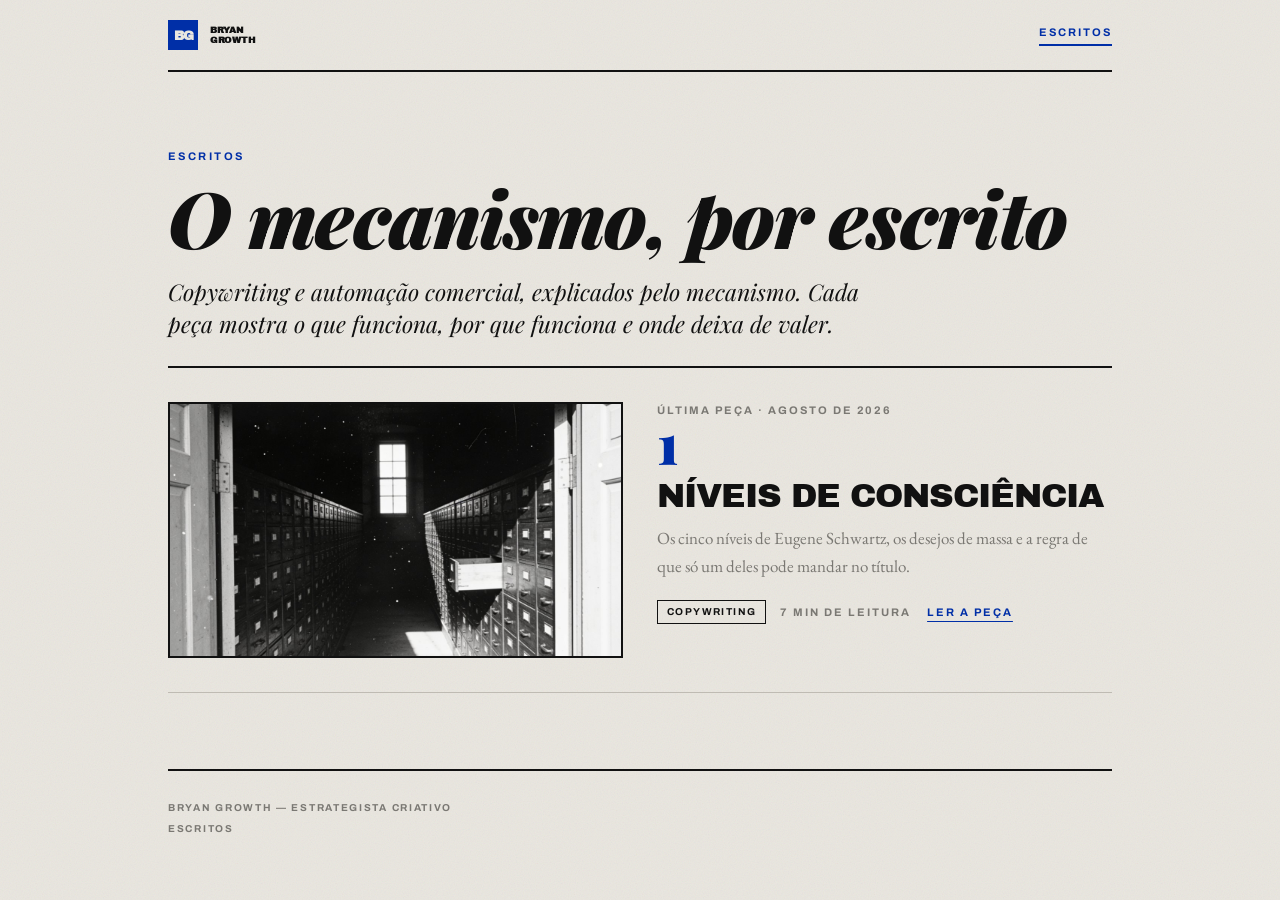
==== index.html @ 5873878c "Renumerar la pieza: n.º 7 → n.º 1 Co-Authored-By: Claude Fable 5 <noreply@anthropic.com>" ====
<!DOCTYPE html>
<html lang="pt-BR">
<head>
<meta charset="utf-8">
<meta name="viewport" content="width=device-width, initial-scale=1">
<title>Escritos — Bryan Growth</title>
<meta name="description" content="Copywriting e automação comercial, explicados pelo mecanismo. Cada peça mostra o que funciona, por que funciona e onde deixa de valer.">
<meta name="theme-color" content="#E9E6DF">
<link rel="icon" type="image/svg+xml" href="assets/logo/logo-bg-positivo.svg">
<link rel="preconnect" href="https://fonts.googleapis.com">
<link rel="preconnect" href="https://fonts.gstatic.com" crossorigin>
<link rel="stylesheet" href="assets/css/bryan-growth.css">
</head>
<body>
<div class="sitio">

  <div class="marco">
    <header class="encabezado">
      <a class="encabezado__marca" href="index.html" aria-label="Bryan Growth — início">
        <!-- Monograma BG · lockup horizontal (assets/logo/logo-bg-lockup-horizontal.svg), en línea para tomar Archivo Black -->
        <svg class="marca" viewBox="0 0 360 100" height="30" width="108" role="img" aria-label="Bryan Growth">
          <title>Bryan Growth — monograma BG</title>
          <rect width="100" height="100" fill="#002FA7"></rect>
          <text x="51.2" y="68" text-anchor="middle" font-family="Archivo Black, Arial Black, Helvetica, sans-serif" font-weight="900" font-size="44" letter-spacing="-2.42" fill="#E9E6DF">BG</text>
          <text x="140" y="44" font-family="Archivo Black, Arial Black, Helvetica, sans-serif" font-weight="900" font-size="30" letter-spacing="-0.9" fill="#111111">BRYAN</text>
          <text x="140" y="78" font-family="Archivo Black, Arial Black, Helvetica, sans-serif" font-weight="900" font-size="30" letter-spacing="-0.9" fill="#111111">GROWTH</text>
        </svg>
      </a>
      <nav class="encabezado__nav" aria-label="Principal">
        <a class="encabezado__enlace encabezado__enlace--activo" href="index.html" aria-current="page">Escritos</a>
      </nav>
    </header>
  </div>

  <main class="marco">
    <section class="escritos" id="escritos">
      <div class="versalita versalita--klein versalita--ancha">Escritos</div>
      <h1 class="escritos__titulo">O mecanismo, por escrito</h1>
      <p class="entradilla">Copywriting e automação comercial, explicados pelo mecanismo. Cada peça mostra o que funciona, por que funciona e onde deixa de valer.</p>
      <hr class="filete filete--tinta">

      <!-- Última peça -->
      <article class="destaque">
        <a href="escritos/niveis-de-consciencia/" aria-label="Ler a peça n.º 1 — Níveis de consciência">
          <img class="destaque__foto" src="escritos/niveis-de-consciencia/imagens/img-1.jpg" alt="" width="1200" height="800" fetchpriority="high">
        </a>
        <div>
          <div class="versalita versalita--gris">Última peça · agosto de 2026</div>
          <div class="destaque__n" aria-hidden="true">1</div>
          <h2 class="destaque__titulo"><a href="escritos/niveis-de-consciencia/">Níveis de consciência</a></h2>
          <p class="destaque__pie">Os cinco níveis de Eugene Schwartz, os desejos de massa e a regra de que só um deles pode mandar no título.</p>
          <div class="destaque__meta">
            <span class="etiqueta">Copywriting</span>
            <span class="versalita versalita--gris">7 min de leitura</span>
            <a class="boton boton--fantasma" href="escritos/niveis-de-consciencia/">Ler a peça</a>
          </div>
        </div>
      </article>

      <!-- Todas as peças — se muestra a partir de la segunda pieza: quitar los delimitadores de comentario y añadir la nueva <li> arriba. -->
      <!--
      <div class="versalita versalita--klein versalita--ancha lista-escritos__sub">Todas as peças</div>
      <ul class="lista-escritos">
        <li>
          <a class="lista-escritos__item" href="escritos/niveis-de-consciencia/">
            <span class="lista-escritos__n" aria-hidden="true">1</span>
            <span>
              <span class="lista-escritos__titulo">Níveis de consciência</span>
              <span class="lista-escritos__pie">Os cinco níveis de Eugene Schwartz, os desejos de massa e a regra de que só um deles pode mandar no título.</span>
            </span>
            <span class="etiqueta lista-escritos__cat">Copywriting</span>
          </a>
        </li>
      </ul>
      -->
    </section>
  </main>

  <div class="marco">
    <footer class="pie-de-pagina">
      <div>Bryan Growth — estrategista criativo</div>
      <div>Escritos</div>
    </footer>
  </div>

</div>
</body>
</html>
---- assets/css/bryan-growth.css ----
/* ============================================================
   Bryan Growth — hoja de estilos del blog
   Sistema "papel, archivo y azul" (manual visual v2.0).
   Tokens y componentes traducidos del design system
   (claude.ai/design · 01ce26bb…): tokens/*.css + _ds_bundle.js
   ============================================================ */

/* ---------- Fuentes (tokens/fonts.css) ---------- */
@import url("https://fonts.googleapis.com/css2?family=Archivo+Black&family=Archivo:wght@400;500;600;700;800;900&family=Playfair+Display:ital,wght@0,400;0,700;0,900;1,400;1,700;1,900&family=EB+Garamond:ital,wght@0,400;0,500;0,600;1,400;1,600&display=swap");

/* ---------- Tokens ---------- */
:root{
  /* colors.css — seis valores y el azul */
  --papel:#E9E6DF;
  --papel-claro:#F2F0EA;
  --negro:#0B0B0B;
  --tinta:#111111;
  --gris:#7A7873;
  --gris-claro:#BFBBB3;
  --klein:#002FA7;
  --klein-claro:#5B7CE0;
  --fondo:var(--papel);
  --fondo-peso:var(--negro);
  --texto:var(--tinta);
  --texto-secundario:var(--gris);
  --texto-invertido:var(--papel-claro);
  --texto-tenue:var(--gris-claro);
  --acento:var(--klein);
  --acento-sobre-negro:var(--klein-claro);
  --borde:var(--tinta);
  --borde-tenue:var(--gris-claro);
  --borde-acento:var(--klein);
  --superficie-velo:rgba(255,255,255,.42);
  --superficie-negra:var(--negro);
  --hover-tinta:#2B2B2B;
  --hover-klein:#0042E0;
  --activo-klein:#001F70;
  --deshabilitado-texto:var(--gris-claro);
  --deshabilitado-borde:var(--gris-claro);
  --foco:var(--klein);

  /* typography.css */
  --didona:"Playfair Display","Bodoni MT",Didot,"Times New Roman",serif;
  --grotesca:"Archivo","Helvetica Neue",Helvetica,Arial,sans-serif;
  --grotesca-negra:"Archivo Black","Helvetica Neue",Helvetica Bold,Arial Black,sans-serif;
  --lectura:"EB Garamond","Tiempos Text",Georgia,"Iowan Old Style",serif;
  --mono:"SFMono-Regular",Consolas,Menlo,monospace;
  --t-versalita:11px;
  --t-versalita-l:13px;
  --t-menor:15px;
  --t-cuerpo:17px;
  --t-lead:23px;
  --t-h3:26px;
  --t-golpe:clamp(21px,3.4vw,34px);
  --t-h2:clamp(24px,4.6vw,46px);
  --t-numero:clamp(60px,11vw,130px);
  --t-titular:clamp(52px,12vw,142px);
  --track-versalita:.18em;
  --track-versalita-ancha:.22em;
  --track-grotesca:-.035em;
  --track-didona:-.02em;
  --track-monograma:-.055em;
  --lh-titular:.82;
  --lh-golpe:.95;
  --lh-h3:1.15;
  --lh-lead:1.4;
  --lh-cuerpo:1.62;
  --lh-versalita:2;
  --medida:68ch;
  --medida-corta:56ch;
  --medida-titular:20ch;
  --medida-golpe:22ch;

  /* spacing.css — valores literales del manual */
  --e-1:4px; --e-2:8px; --e-3:12px; --e-4:14px; --e-5:18px; --e-6:20px; --e-7:26px;
  --e-8:28px; --e-9:34px; --e-10:46px; --e-11:64px; --e-12:76px; --e-13:140px;
  --gap-mosaico:2px;
  --ancho-pagina:1000px;
  --margen-pagina:28px;
  --margen-pagina-movil:18px;
  --filete-fino:1px;
  --filete:2px;
  --filete-acento:3px;
  --filete-cita:4px;
  --filete-tachado:4px;
  --radio:0;
  --sombra:none;

  /* texture.css — grano obligatorio */
  --grano-papel:url("data:image/svg+xml,%3Csvg xmlns='http://www.w3.org/2000/svg' width='300' height='300'%3E%3Cfilter id='n'%3E%3CfeTurbulence type='fractalNoise' baseFrequency='0.85' numOctaves='4' stitchTiles='stitch'/%3E%3C/filter%3E%3Crect width='300' height='300' filter='url(%23n)' opacity='0.09'/%3E%3C/svg%3E");
  --grano-negro:url("data:image/svg+xml,%3Csvg xmlns='http://www.w3.org/2000/svg' width='300' height='300'%3E%3Cfilter id='n'%3E%3CfeTurbulence type='fractalNoise' baseFrequency='0.9' numOctaves='3' stitchTiles='stitch'/%3E%3C/filter%3E%3Crect width='300' height='300' filter='url(%23n)' opacity='0.14'/%3E%3C/svg%3E");
  --grano-fuerte:url("data:image/svg+xml,%3Csvg xmlns='http://www.w3.org/2000/svg' width='300' height='300'%3E%3Cfilter id='n'%3E%3CfeTurbulence type='fractalNoise' baseFrequency='0.8' numOctaves='4' stitchTiles='stitch'/%3E%3C/filter%3E%3Crect width='300' height='300' filter='url(%23n)' opacity='0.16'/%3E%3C/svg%3E");
  --superficie-papel:var(--grano-papel),linear-gradient(var(--papel),var(--papel));
  --superficie-papel-claro:var(--grano-papel),linear-gradient(var(--papel-claro),var(--papel-claro));
  --superficie-negro:var(--grano-negro),linear-gradient(var(--negro),var(--negro));
}

/* ---------- base.css ---------- */
*{box-sizing:border-box}
:where(button,input,select,textarea,img,fieldset,dialog){border-radius:var(--radio)}
html{background:var(--papel)}
body{margin:0;color:var(--texto);background-color:var(--papel);background-image:var(--grano-papel);font-family:var(--lectura);font-size:var(--t-cuerpo);line-height:var(--lh-cuerpo);-webkit-font-smoothing:antialiased}
p{margin:0 0 17px;max-width:var(--medida);text-wrap:pretty}
strong{font-weight:700}
a{color:var(--klein);text-decoration:underline;text-underline-offset:3px;text-decoration-thickness:1px}
a:hover{color:var(--hover-klein);text-decoration-thickness:2px}
a:active{color:var(--activo-klein)}
::selection{background:var(--klein);color:var(--papel-claro)}
code{font-family:var(--mono);font-size:.88em;background:var(--gris-claro);padding:1px 5px}
img{max-width:100%}
h1,h2,h3{margin:0}

/* ============================================================
   Componentes (traducción 1:1 de _ds_bundle.js)
   ============================================================ */

/* Filete */
.filete{border:0;margin:0;width:100%;border-radius:0}
.filete--tinta{border-top:var(--filete) solid var(--tinta)}
.filete--fino{border-top:var(--filete-fino) solid var(--tinta)}
.filete--tenue{border-top:var(--filete-fino) solid var(--gris-claro)}
.filete--acento{border-top:var(--filete-acento) solid var(--klein)}

/* Numero */
.numero{display:inline-block}
.numero__n{font-family:var(--didona);font-weight:900;line-height:.8;letter-spacing:var(--track-didona);color:var(--tinta)}
.numero--m .numero__n{font-size:60px}
.numero--l .numero__n{font-size:96px}
.numero--xl .numero__n{font-size:var(--t-numero)}
.numero--klein .numero__n{color:var(--klein)}
.numero--invertido .numero__n{color:var(--papel-claro)}
.numero__pie{font-family:var(--grotesca);font-weight:700;font-size:10px;letter-spacing:var(--track-versalita);text-transform:uppercase;color:var(--gris);margin-top:var(--e-3)}

/* Titular */
.titular{margin:0;text-align:left;text-wrap:balance}
.titular--grotesca{font-family:var(--grotesca-negra);font-weight:400;text-transform:uppercase;line-height:var(--lh-golpe);letter-spacing:var(--track-grotesca);max-width:var(--medida-titular)}
.titular--didona{font-family:var(--didona);font-weight:900;text-transform:none;line-height:var(--lh-titular);letter-spacing:var(--track-didona);max-width:var(--medida-corta)}
.titular--italica{font-style:italic}
.titular--portada{font-size:var(--t-titular)}
.titular--seccion{font-size:var(--t-h2)}
.titular--golpe{font-size:var(--t-golpe)}
.titular--menor{font-size:var(--t-h3)}

/* Versalita */
.versalita{font-family:var(--grotesca);font-weight:700;font-size:var(--t-versalita);text-transform:uppercase;letter-spacing:var(--track-versalita);color:var(--tinta)}
.versalita--ancha{letter-spacing:var(--track-versalita-ancha)}
.versalita--klein{color:var(--klein)}
.versalita--gris{color:var(--gris)}

/* Entradilla */
.entradilla{font-family:var(--didona);font-style:italic;font-size:var(--t-lead);line-height:var(--lh-lead);max-width:var(--medida-corta);margin:0 0 var(--e-7)}

/* Nota */
.nota{border-top:var(--filete-acento) solid var(--klein);border-bottom:var(--filete-fino) solid var(--tinta);padding:var(--e-6) 0;margin:var(--e-9) 0;background:transparent;color:var(--tinta)}
.nota__etiqueta{display:block;font-family:var(--grotesca);font-weight:700;font-size:var(--t-versalita);text-transform:uppercase;letter-spacing:.19em;color:var(--klein);margin-bottom:var(--e-3)}
.nota__cuerpo{font-family:var(--lectura);font-size:var(--t-cuerpo);line-height:var(--lh-cuerpo)}

/* Cita */
.cita{margin:var(--e-9) 0;max-width:60ch;padding-left:var(--e-7);border-left:var(--filete-cita) solid var(--klein)}
.cita blockquote{margin:0}
.cita__texto{font-family:var(--didona);font-style:italic;font-size:21px;line-height:1.36;margin:0 0 var(--e-3);max-width:none}
.cita__fuente{font-family:var(--grotesca);font-weight:700;font-size:10px;text-transform:uppercase;letter-spacing:var(--track-versalita);color:var(--gris)}

/* Etiqueta */
.etiqueta{display:inline-block;padding:5px 9px;font-family:var(--grotesca);font-weight:700;font-size:10px;text-transform:uppercase;letter-spacing:.14em;line-height:1.2;border-radius:0;border:var(--filete-fino) solid var(--tinta);color:var(--tinta);background:transparent}
.etiqueta--klein{border-color:var(--klein);color:var(--papel-claro);background:var(--klein)}
.etiqueta--tinta{color:var(--papel-claro);background:var(--tinta)}
.etiqueta--seco{border:0;color:var(--gris);padding:0}

/* Boton — rectángulo puro; el estado es color, nunca elevación */
.boton{display:inline-flex;align-items:center;gap:var(--e-2);font-family:var(--grotesca);font-weight:700;text-transform:uppercase;letter-spacing:var(--track-versalita);line-height:1;border:var(--filete) solid transparent;border-radius:0;cursor:pointer;text-decoration:none;transition:background-color .12s linear,color .12s linear,border-color .12s linear;padding:13px 22px;font-size:var(--t-versalita);background:var(--klein);color:var(--papel-claro)}
.boton:hover{background:var(--hover-klein);color:var(--papel-claro);text-decoration:none}
.boton:active{background:var(--activo-klein)}
.boton--s{padding:9px 16px;font-size:10px}
.boton--l{padding:18px 34px;font-size:var(--t-versalita-l)}
.boton--secundario{background:transparent;color:var(--tinta);border-color:var(--tinta)}
.boton--secundario:hover{background:var(--tinta);color:var(--papel-claro)}
.boton--fantasma{background:transparent;color:var(--klein);border-color:transparent;padding:0;text-decoration:underline;text-underline-offset:5px;text-decoration-thickness:1px}
.boton--fantasma:hover{background:transparent;color:var(--hover-klein);text-decoration:underline;text-decoration-thickness:2px}

/* Marca — el lockup vive solo en el header */
.marca{display:block;border-radius:0}

/* Encabezado — filete tinta abajo, lockup a la izquierda, enlaces en versalita */
.encabezado{display:flex;align-items:center;justify-content:space-between;gap:var(--e-8);padding:var(--e-6) 0;border-bottom:var(--filete) solid var(--tinta)}
.encabezado__marca{display:block;text-decoration:none}
.encabezado__nav{display:flex;align-items:center;gap:var(--e-7)}
.encabezado__enlace{font-family:var(--grotesca);font-weight:700;font-size:var(--t-versalita);text-transform:uppercase;letter-spacing:var(--track-versalita);color:var(--tinta);text-decoration:none;border-bottom:var(--filete) solid transparent;padding-bottom:3px}
.encabezado__enlace:hover{color:var(--hover-klein);text-decoration:none}
.encabezado__enlace--activo,.encabezado__enlace--activo:hover{color:var(--klein);border-bottom-color:var(--klein)}

/* PieDePagina — filete tinta arriba, versalitas grises, interlínea abierta. Sin redes, sin iconos. */
.pie-de-pagina{border-top:var(--filete) solid var(--tinta);margin-top:var(--e-12);padding:var(--e-7) 0 var(--e-10);font-family:var(--grotesca);font-weight:700;font-size:10px;text-transform:uppercase;letter-spacing:.17em;color:var(--gris);line-height:2.1}
.pie-de-pagina a{color:inherit;text-decoration:none}
.pie-de-pagina a:hover{color:var(--klein)}

/* ============================================================
   Sitio — marco, portada de escritos
   ============================================================ */
.sitio{min-height:100vh;background:var(--papel);background-image:var(--grano-papel)}
.marco{max-width:var(--ancho-pagina);margin:0 auto;padding:0 var(--margen-pagina-movil)}

/* Escritos (índice del blog) */
.escritos{padding:var(--e-10) 0 0}
.escritos__titulo{margin:var(--e-6) 0 0;font-family:var(--didona);font-style:italic;font-weight:900;font-size:clamp(40px,7vw,78px);line-height:var(--lh-titular);letter-spacing:var(--track-didona);max-width:var(--medida-corta);text-wrap:balance}
.escritos .entradilla{margin-top:var(--e-7)}

/* Destaque — última pieza con su portada 16:9 */
.destaque{display:grid;gap:var(--e-7);padding:var(--e-8) 0 var(--e-9);border-bottom:var(--filete-fino) solid var(--gris-claro)}
.destaque__foto{display:block;aspect-ratio:16/9;width:100%;height:auto;object-fit:cover;border:var(--filete) solid var(--tinta);background:var(--papel-claro)}
.destaque__n{font-family:var(--didona);font-weight:900;font-size:56px;line-height:.8;color:var(--klein);margin:var(--e-4) 0 var(--e-4)}
.destaque__titulo{font-family:var(--grotesca-negra);font-weight:400;text-transform:uppercase;font-size:clamp(26px,4vw,34px);line-height:1.02;letter-spacing:-.03em;max-width:22ch;margin:0}
.destaque__titulo a{color:var(--tinta);text-decoration:none}
.destaque__titulo a:hover{color:var(--klein)}
.destaque__pie{font-family:var(--lectura);font-size:var(--t-cuerpo);line-height:var(--lh-cuerpo);color:var(--gris);margin:var(--e-3) 0 var(--e-6);max-width:58ch}
.destaque__meta{display:flex;flex-wrap:wrap;gap:var(--e-4);align-items:center}

/* Lista de piezas — número didona azul · titular grotesco · etiqueta */
.lista-escritos{list-style:none;padding:0;margin:0}
.lista-escritos__item{display:grid;grid-template-columns:72px 1fr;gap:var(--e-5);align-items:baseline;padding:var(--e-7) 0;border-bottom:var(--filete-fino) solid var(--gris-claro);text-decoration:none;color:var(--tinta)}
.lista-escritos__item:hover{color:var(--tinta);text-decoration:none}
.lista-escritos__n{font-family:var(--didona);font-weight:900;font-size:44px;line-height:.8;color:var(--klein)}
.lista-escritos__titulo{display:block;font-family:var(--grotesca-negra);text-transform:uppercase;font-size:22px;line-height:1.02;letter-spacing:-.03em;max-width:22ch}
.lista-escritos__item:hover .lista-escritos__titulo{color:var(--klein)}
.lista-escritos__pie{display:block;font-family:var(--lectura);font-size:var(--t-menor);color:var(--gris);margin-top:var(--e-3);max-width:58ch}
.lista-escritos__cat{grid-column:2;justify-self:start;margin-top:var(--e-2)}
.lista-escritos__sub{margin-top:var(--e-10)}

/* ============================================================
   Artículo — portada 16:9, cabecera, cuerpo de la pieza
   ============================================================ */
.artigo{padding-top:var(--e-8)}
.portadilla{display:block;aspect-ratio:16/9;width:100%;height:auto;object-fit:cover;border:var(--filete) solid var(--tinta);background:var(--papel-claro)}
.artigo__cab{padding-top:var(--e-8)}
.artigo__meta{display:flex;flex-wrap:wrap;gap:var(--e-4);align-items:center}
.artigo__titulo{margin:var(--e-7) 0 0}
.artigo__titulo-grotesca{display:block;max-width:20ch;font-family:var(--grotesca-negra);font-weight:400;text-transform:uppercase;font-size:clamp(34px,6.4vw,76px);line-height:.9;letter-spacing:-.035em}
.artigo__titulo-didona{display:block;max-width:30ch;text-wrap:balance;font-family:var(--didona);font-style:italic;font-weight:400;font-size:clamp(24px,4.2vw,46px);line-height:1.05;margin-top:var(--e-3)}
.artigo__cab .entradilla{margin:var(--e-7) 0 var(--e-8)}
.artigo__autor{margin-top:var(--e-2);margin-bottom:var(--e-7)}
.artigo__cab .numero--xl{margin-bottom:var(--e-8)}
.artigo__cab .numero--xl .numero__n{font-size:clamp(60px,11vw,96px)}

/* Bloque de retorno + siguiente pieza */
.siguiente{display:grid;grid-template-columns:72px 1fr;gap:var(--e-5);align-items:baseline;padding:var(--e-8) 0;text-decoration:none;color:var(--tinta)}
.siguiente:has(> .boton){display:block}
.siguiente:hover{text-decoration:none}
.siguiente__n{font-family:var(--didona);font-weight:900;font-size:44px;line-height:.8;color:var(--klein)}
.siguiente__titulo{display:block;font-family:var(--grotesca-negra);text-transform:uppercase;font-size:22px;line-height:1.02;letter-spacing:-.03em;margin-top:var(--e-2)}
.siguiente:hover .siguiente__titulo{color:var(--klein)}

/* ---------- Cuerpo de la pieza (maquetación "celular") ---------- */
.solo-desktop{display:none !important}
.pagina{padding:0 0 46px}

.cabecera{position:sticky;top:0;z-index:2;background:var(--superficie-papel);display:flex;justify-content:space-between;align-items:baseline;font-family:var(--grotesca);font-size:12px;letter-spacing:.18em;text-transform:uppercase;color:var(--gris);border-bottom:1px solid var(--gris-claro);padding:14px 0 8px;margin-top:var(--e-6)}

.kicker{font-family:var(--grotesca);font-size:12px;letter-spacing:.18em;text-transform:uppercase;color:var(--gris)}
.kicker--ancho{letter-spacing:.22em}
.kicker--klein{color:var(--klein);letter-spacing:.22em}

.cuerpo{font-family:var(--lectura);font-size:19px;line-height:1.65;margin:0 0 20px;max-width:none;text-wrap:pretty}
.cuerpo--ultimo{margin-bottom:0}
.cuerpo--sep{margin-bottom:28px}

.mosaico{display:grid;gap:2px}
.velo{background:var(--superficie-velo);padding:20px}
.velo__titulo{font-family:var(--grotesca);font-size:14px;letter-spacing:.18em;text-transform:uppercase;margin:12px 0 8px}
.velo__texto{font-family:var(--lectura);font-size:19px;line-height:1.55;margin:0;max-width:none;color:var(--tinta)}
.velo--negro{background:var(--superficie-negro);color:var(--papel-claro)}
.velo--negro .velo__texto{color:inherit}

.fuerza__kicker{font-family:var(--grotesca);font-size:12px;letter-spacing:.18em;text-transform:uppercase;color:var(--gris)}
.fuerza__titulo{font-family:var(--grotesca-negra);font-size:22px;letter-spacing:-.035em;text-transform:uppercase;margin:8px 0 12px}

.pasos{display:grid;gap:20px}
.pasos p{font-family:var(--lectura);font-size:19px;line-height:1.6;margin:8px 0 0;max-width:none}

.producto__titulo{font-family:var(--grotesca-negra);font-size:24px;letter-spacing:-.035em;text-transform:uppercase;margin-bottom:12px}
.producto__texto{font-family:var(--lectura);font-size:19px;line-height:1.6;margin:0;max-width:none}

.niveles{border-top:1px solid var(--gris-claro)}
.nivel{display:grid;grid-template-columns:52px 1fr;gap:14px;align-items:baseline;padding:14px 0;border-bottom:1px solid var(--gris-claro)}
.nivel__titulo{font-family:var(--grotesca);font-size:14px;letter-spacing:.16em;text-transform:uppercase}
.nivel__texto{font-family:var(--lectura);font-size:18px;line-height:1.5;margin:6px 0 0;max-width:none;color:var(--gris)}

.foto{display:block;width:100%;object-fit:cover}

.pagina section{padding:0 0 64px}

/* 02 */
.disciplinas{padding-top:46px !important}
.disciplinas .filete{margin-bottom:28px}
.disciplinas .mosaico{margin-bottom:46px}
.disciplinas .entradilla{margin-bottom:28px}
/* 03 */
.estrategia{display:grid}
.estrategia__foto .foto{height:240px}
.estrategia .kicker{padding-top:14px;margin-bottom:20px}
.estrategia__sub{margin:20px 0 28px}
/* 04 */
.desejos__cab .entradilla{margin:14px 0 28px}
.desejos__foto .foto{height:280px;margin-bottom:28px}
/* 05 */
.canal .entradilla{margin:14px 0 28px}
.canal__cuerpo .pasos{margin-bottom:28px}
.canal__foto .foto{height:220px;margin-bottom:28px}
/* 06 */
.produtos .entradilla{margin:14px 0 28px}
.produtos .mosaico{margin-bottom:28px}
.produtos .velo .foto{height:180px;margin-bottom:20px}
/* 07 */
.cinco__foto .foto{height:170px;margin-bottom:20px}
.cinco .entradilla{margin:20px 0 28px}
/* Níveis 1–5 */
.nivel-cab{display:grid;grid-template-columns:1fr;margin-bottom:28px}
.nivel-cab__n{font-family:var(--didona);font-weight:900;font-size:96px;line-height:.8;letter-spacing:var(--track-didona);color:var(--tinta)}
.nivel-cab__n--klein{color:var(--klein)}
.nivel-cab__pie{font-family:var(--grotesca);font-weight:700;font-size:10px;letter-spacing:var(--track-versalita);text-transform:uppercase;color:var(--gris);margin-top:12px}
.nivel-cab .titular{margin-top:14px}
.nivel-cab .titular--grotesca{max-width:none}
.nivel4 .nota{margin:0 0 28px}
.nivel4__foto{width:100%}
.nivel4__foto .foto{height:300px}
.nivel5{padding-bottom:46px !important}
.klein-foto{position:relative;width:160px;margin-bottom:28px}
.klein-foto img{display:block;width:100%;height:214px;object-fit:cover;filter:grayscale(1) contrast(1.15)}
.klein-foto::after{content:"";position:absolute;inset:0;background:var(--klein);mix-blend-mode:color}

.colofon{display:grid;gap:8px;font-family:var(--grotesca);font-size:12px;letter-spacing:.18em;text-transform:uppercase;color:var(--gris);border-top:1px solid var(--gris-claro);padding-top:14px}

/* ============================================================
   ≥720px — maquetación de página (computador / tablet)
   ============================================================ */
@media (min-width:720px){
  .solo-desktop{display:block !important}
  .solo-mobile{display:none !important}

  .marco{padding:0 var(--margen-pagina)}

  /* Escritos */
  .escritos{padding-top:var(--e-12)}
  .destaque{grid-template-columns:1fr 1fr;gap:var(--e-9);align-items:start;padding:var(--e-9) 0}
  .destaque__n{margin-top:0}
  .lista-escritos__item{grid-template-columns:110px 1fr 130px;gap:var(--e-7)}
  .lista-escritos__n{font-size:56px}
  .lista-escritos__titulo{font-size:26px}
  .lista-escritos__cat{grid-column:auto;justify-self:end;margin-top:0}

  /* Artículo */
  .artigo{padding-top:var(--e-11)}
  .artigo__cab{padding-top:var(--e-10)}
  .siguiente{grid-template-columns:110px 1fr;gap:var(--e-7)}
  .siguiente__n{font-size:56px}
  .siguiente__titulo{font-size:26px}

  /* Cuerpo de la pieza */
  .cabecera{font-size:11px;padding:12px 0 8px}
  .kicker{font-size:11px}
  .cuerpo{font-size:17px;line-height:1.62;margin:0 0 14px}
  .cuerpo--sep{margin-bottom:20px}
  .velo__titulo{font-size:13px}
  .velo__texto{font-size:16px;line-height:1.5}
  .fuerza__kicker{font-size:11px}
  .fuerza__titulo{font-size:19px}
  .velo .numero--m .numero__n{font-size:44px;line-height:.9;font-weight:400}
  .pasos{gap:14px}
  .pasos > div{display:grid;grid-template-columns:46px 1fr;gap:20px;align-items:baseline}
  .pasos .numero__n{font-size:34px;line-height:1;font-weight:400}
  .pasos p{font-size:17px;margin:0}
  .producto__titulo{font-size:22px}
  .producto__texto{font-size:17px}
  .nivel{grid-template-columns:64px 1fr;gap:20px}
  .nivel .numero__n{font-size:34px;line-height:1;font-weight:400}
  .nivel__titulo{font-size:13px;letter-spacing:.18em}
  .nivel__texto{font-size:17px}
  .pagina section{padding:0 0 46px}

  .disciplinas{padding-top:34px !important;padding-bottom:64px !important}
  .disciplinas .mosaico{grid-template-columns:repeat(3,1fr);margin:28px 0 34px}
  .disciplinas .entradilla{max-width:56ch}
  .disciplinas__texto{column-count:2;column-gap:28px;max-width:68ch}
  .disciplinas__texto .cuerpo{orphans:3;widows:3}

  .estrategia__foto{order:-1;margin-bottom:28px}
  .estrategia__foto .foto{height:202px}
  .estrategia .kicker{padding-top:0;margin-bottom:14px}
  .estrategia__sub{margin:20px 0 0}
  .estrategia__sub .titular{font-size:23px;line-height:1.4;font-weight:400;font-style:italic;max-width:40ch}
  .estrategia{padding-bottom:34px !important}
  .estrategia__cierre{margin-top:34px}

  .desejos__cab{display:grid;grid-template-columns:1fr 240px;gap:28px;align-items:start;margin:34px 0 20px}
  .desejos__cab .entradilla{margin:14px 0 0;max-width:56ch}
  .desejos__foto .foto{height:auto;margin:0}
  .desejos .mosaico{grid-template-columns:repeat(3,1fr)}

  .canal .entradilla{margin:14px 0 20px;max-width:56ch}
  .canal__cuerpo{display:grid;grid-template-columns:1fr 240px;gap:28px;align-items:start;margin-bottom:28px}
  .canal__cuerpo .pasos{margin:0}
  .canal__foto .foto{height:auto;margin:0}
  .canal .nota{max-width:68ch;margin:0}

  .produtos .entradilla{margin:14px 0 20px;max-width:56ch}
  .produtos .mosaico{grid-template-columns:1fr 1fr;margin-bottom:20px}
  .produtos .velo{padding:26px}
  .produtos .velo .foto{height:182px}
  .produtos .cita{max-width:68ch;margin:0}
  .produtos{padding-bottom:64px !important}

  .cinco__filete{margin-bottom:34px}
  .cinco__foto .foto{height:163px;margin-bottom:28px}
  .cinco .entradilla{margin:14px 0 28px;max-width:56ch}

  .nivel-cab{grid-template-columns:140px 1fr;grid-template-areas:"n pie" "n h2";gap:0 28px;align-items:start;margin-bottom:20px}
  .nivel-cab__n{grid-area:n;font-size:96px;line-height:.85;font-weight:400}
  .nivel-cab__pie{grid-area:pie;font-size:11px;font-weight:400;letter-spacing:.22em;margin:0 0 8px}
  .nivel-cab .titular{grid-area:h2;margin:0;max-width:var(--medida-titular)}
  .nivel-cuerpo{max-width:68ch}
  .nivel4 .nota{margin:0}
  .nivel4__foto{width:220px;margin:28px 0 0 auto}
  .nivel4__foto .foto{height:auto}
  .klein-foto{width:300px}
  .klein-foto img{height:auto}
  .nivel5__cierre{font-weight:400;font-size:21px;line-height:1.36;max-width:60ch;padding-left:26px;border-left:4px solid var(--klein)}
  .nivel5{padding-bottom:28px !important}

  .colofon{display:flex;justify-content:space-between;align-items:baseline;font-size:11px;padding-top:8px}
}

@media (max-width:479px){
  .encabezado{gap:var(--e-4)}
  .encabezado__nav{gap:var(--e-5)}
}
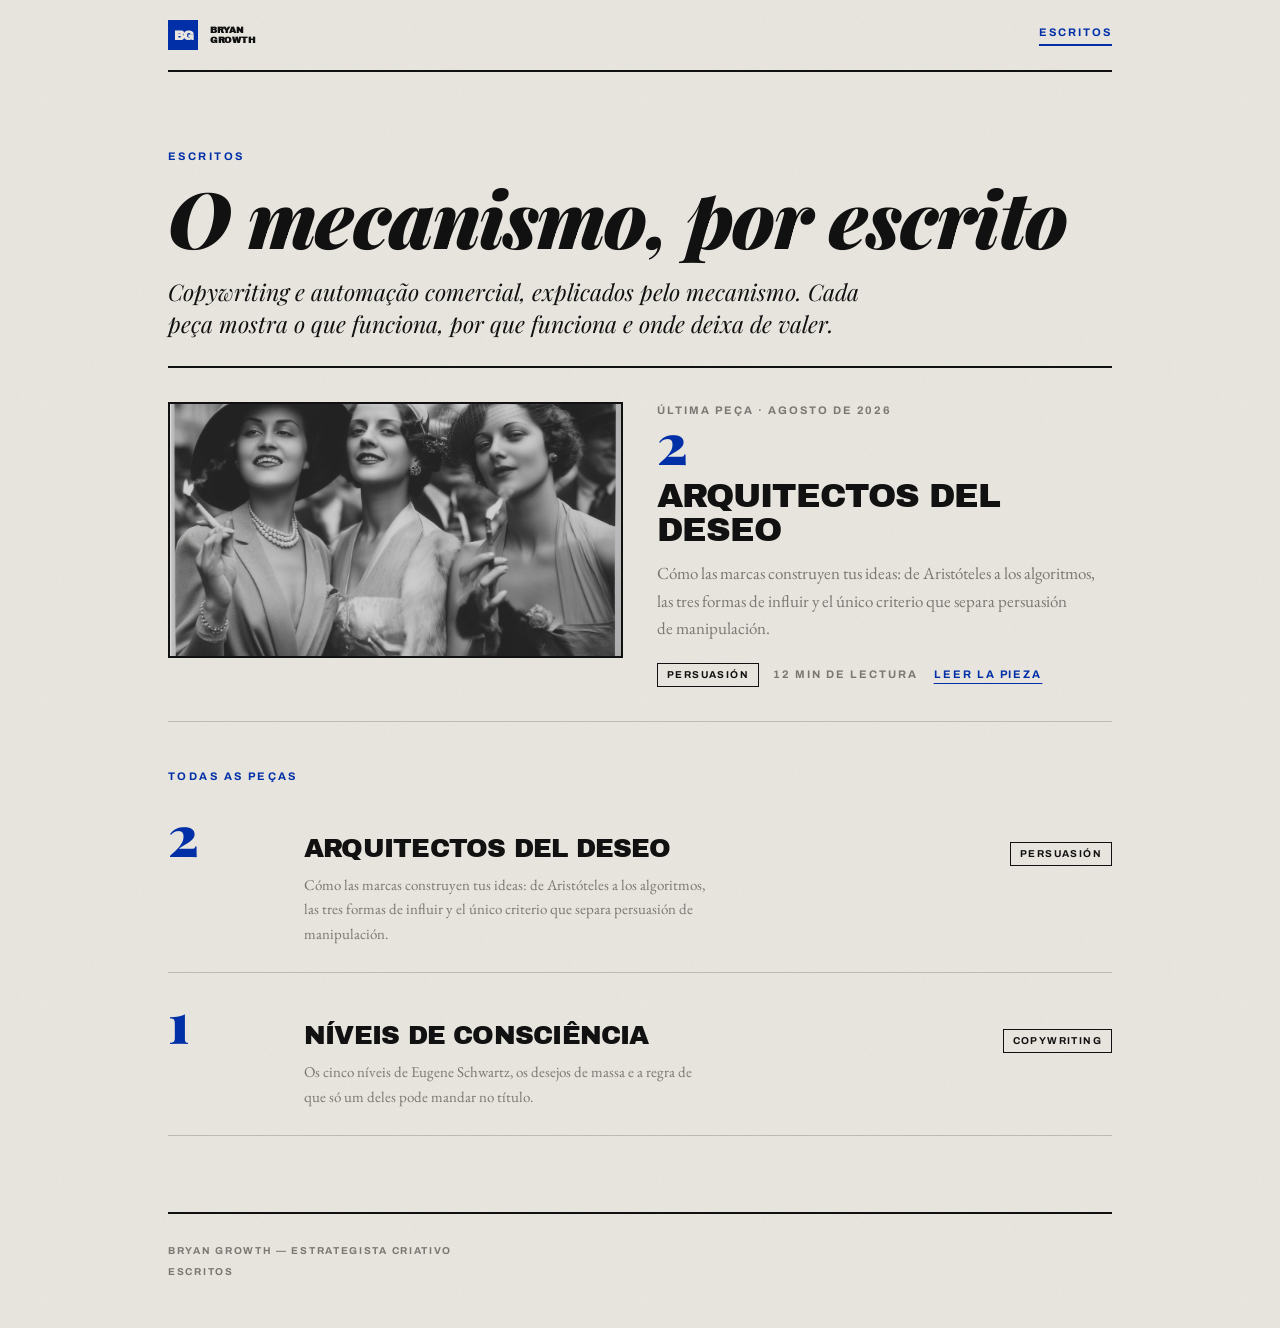
==== commit e00e38b0: "Pieza n.º 2: Arquitectos del deseo Ensayo extraído de arquitectos-del-deseo-co-wdlotye.gamma.site. P" ====
--- a/index.html
+++ b/index.html
@@ -4,7 +4,7 @@
 <meta charset="utf-8">
 <meta name="viewport" content="width=device-width, initial-scale=1">
 <title>Escritos — Bryan Growth</title>
-<meta name="description" content="Copywriting e automação comercial, explicados pelo mecanismo. Cada peça mostra o que funciona, por que funciona e onde deixa de valer.">
+<meta name="description" content="Copywriting, persuasão e automação comercial, explicados pelo mecanismo. Cada peça mostra o que funciona, por que funciona e onde deixa de valer.">
 <meta name="theme-color" content="#E9E6DF">
 <link rel="icon" type="image/svg+xml" href="assets/logo/logo-bg-positivo.svg">
 <link rel="preconnect" href="https://fonts.googleapis.com">
@@ -40,27 +40,36 @@
       <hr class="filete filete--tinta">
 
       <!-- Última peça -->
-      <article class="destaque">
-        <a href="escritos/niveis-de-consciencia/" aria-label="Ler a peça n.º 1 — Níveis de consciência">
-          <img class="destaque__foto" src="escritos/niveis-de-consciencia/imagens/img-1.jpg" alt="" width="1200" height="800" fetchpriority="high">
+      <article class="destaque" lang="es">
+        <a href="escritos/arquitectos-del-deseo/" aria-label="Leer la pieza n.º 2 — Arquitectos del deseo">
+          <img class="destaque__foto" src="escritos/arquitectos-del-deseo/imagens/img-1.jpg" alt="" width="1200" height="675" fetchpriority="high">
         </a>
         <div>
-          <div class="versalita versalita--gris">Última peça · agosto de 2026</div>
-          <div class="destaque__n" aria-hidden="true">1</div>
-          <h2 class="destaque__titulo"><a href="escritos/niveis-de-consciencia/">Níveis de consciência</a></h2>
-          <p class="destaque__pie">Os cinco níveis de Eugene Schwartz, os desejos de massa e a regra de que só um deles pode mandar no título.</p>
+          <div class="versalita versalita--gris" lang="pt-BR">Última peça · agosto de 2026</div>
+          <div class="destaque__n" aria-hidden="true">2</div>
+          <h2 class="destaque__titulo"><a href="escritos/arquitectos-del-deseo/">Arquitectos del deseo</a></h2>
+          <p class="destaque__pie">Cómo las marcas construyen tus ideas: de Aristóteles a los algoritmos, las tres formas de influir y el único criterio que separa persuasión de manipulación.</p>
           <div class="destaque__meta">
-            <span class="etiqueta">Copywriting</span>
-            <span class="versalita versalita--gris">7 min de leitura</span>
-            <a class="boton boton--fantasma" href="escritos/niveis-de-consciencia/">Ler a peça</a>
+            <span class="etiqueta">Persuasión</span>
+            <span class="versalita versalita--gris">12 min de lectura</span>
+            <a class="boton boton--fantasma" href="escritos/arquitectos-del-deseo/">Leer la pieza</a>
           </div>
         </div>
       </article>
 
-      <!-- Todas as peças — se muestra a partir de la segunda pieza: quitar los delimitadores de comentario y añadir la nueva <li> arriba. -->
-      <!--
+      <!-- Todas as peças — la más nueva arriba -->
       <div class="versalita versalita--klein versalita--ancha lista-escritos__sub">Todas as peças</div>
       <ul class="lista-escritos">
+        <li lang="es">
+          <a class="lista-escritos__item" href="escritos/arquitectos-del-deseo/">
+            <span class="lista-escritos__n" aria-hidden="true">2</span>
+            <span>
+              <span class="lista-escritos__titulo">Arquitectos del deseo</span>
+              <span class="lista-escritos__pie">Cómo las marcas construyen tus ideas: de Aristóteles a los algoritmos, las tres formas de influir y el único criterio que separa persuasión de manipulación.</span>
+            </span>
+            <span class="etiqueta lista-escritos__cat">Persuasión</span>
+          </a>
+        </li>
         <li>
           <a class="lista-escritos__item" href="escritos/niveis-de-consciencia/">
             <span class="lista-escritos__n" aria-hidden="true">1</span>
@@ -72,7 +81,6 @@
           </a>
         </li>
       </ul>
-      -->
     </section>
   </main>
 
--- a/assets/css/bryan-growth.css
+++ b/assets/css/bryan-growth.css
@@ -329,6 +329,25 @@
 
 .colofon{display:grid;gap:8px;font-family:var(--grotesca);font-size:12px;letter-spacing:.18em;text-transform:uppercase;color:var(--gris);border-top:1px solid var(--gris-claro);padding-top:14px}
 
+/* ---------- Genéricos de pieza (reutilizables en cualquier post) ---------- */
+.texto{max-width:68ch}
+.lado-foto{display:grid;gap:0}
+.lado-foto .foto{height:280px;margin:0 0 28px}
+.lado-foto--abajo .lado-foto__foto{order:2}
+.lado-foto--abajo .foto{margin:28px 0 0}
+.mosaico--3,.mosaico--2{display:grid;gap:2px}
+.dos-col{max-width:68ch}
+.sec-cab{margin-bottom:28px}
+.sec-cab .kicker{margin-bottom:14px}
+.sec-cab .titular + .titular{margin-top:14px}
+.sec-cab .entradilla{margin:14px 0 0}
+.velo__kicker{font-family:var(--grotesca);font-size:12px;letter-spacing:.18em;text-transform:uppercase;color:var(--gris)}
+.velo .numero + .velo__titulo{margin-top:12px}
+.velo--negro .velo__kicker{color:var(--gris-claro)}
+.nivel__kicker{font-family:var(--grotesca);font-size:11px;letter-spacing:.18em;text-transform:uppercase;color:var(--gris);margin-bottom:6px}
+.nivel__texto--tinta{color:var(--tinta)}
+.cierre{margin-top:28px}
+
 /* ============================================================
    ≥720px — maquetación de página (computador / tablet)
    ============================================================ */
@@ -425,6 +444,18 @@
   .nivel5__cierre{font-weight:400;font-size:21px;line-height:1.36;max-width:60ch;padding-left:26px;border-left:4px solid var(--klein)}
   .nivel5{padding-bottom:28px !important}
 
+  /* Genéricos de pieza */
+  .lado-foto{grid-template-columns:1fr 240px;gap:28px;align-items:start}
+  .lado-foto .foto{height:auto;margin:0}
+  .lado-foto--abajo .lado-foto__foto{order:0}
+  .lado-foto--abajo .foto{margin:0}
+  .lado-foto--ancha{grid-template-columns:1fr 300px}
+  .mosaico--3{grid-template-columns:repeat(3,1fr)}
+  .mosaico--2{grid-template-columns:1fr 1fr}
+  .dos-col{column-count:2;column-gap:28px}
+  .dos-col .cuerpo{orphans:3;widows:3}
+  .velo__kicker{font-size:11px}
+
   .colofon{display:flex;justify-content:space-between;align-items:baseline;font-size:11px;padding-top:8px}
 }
 
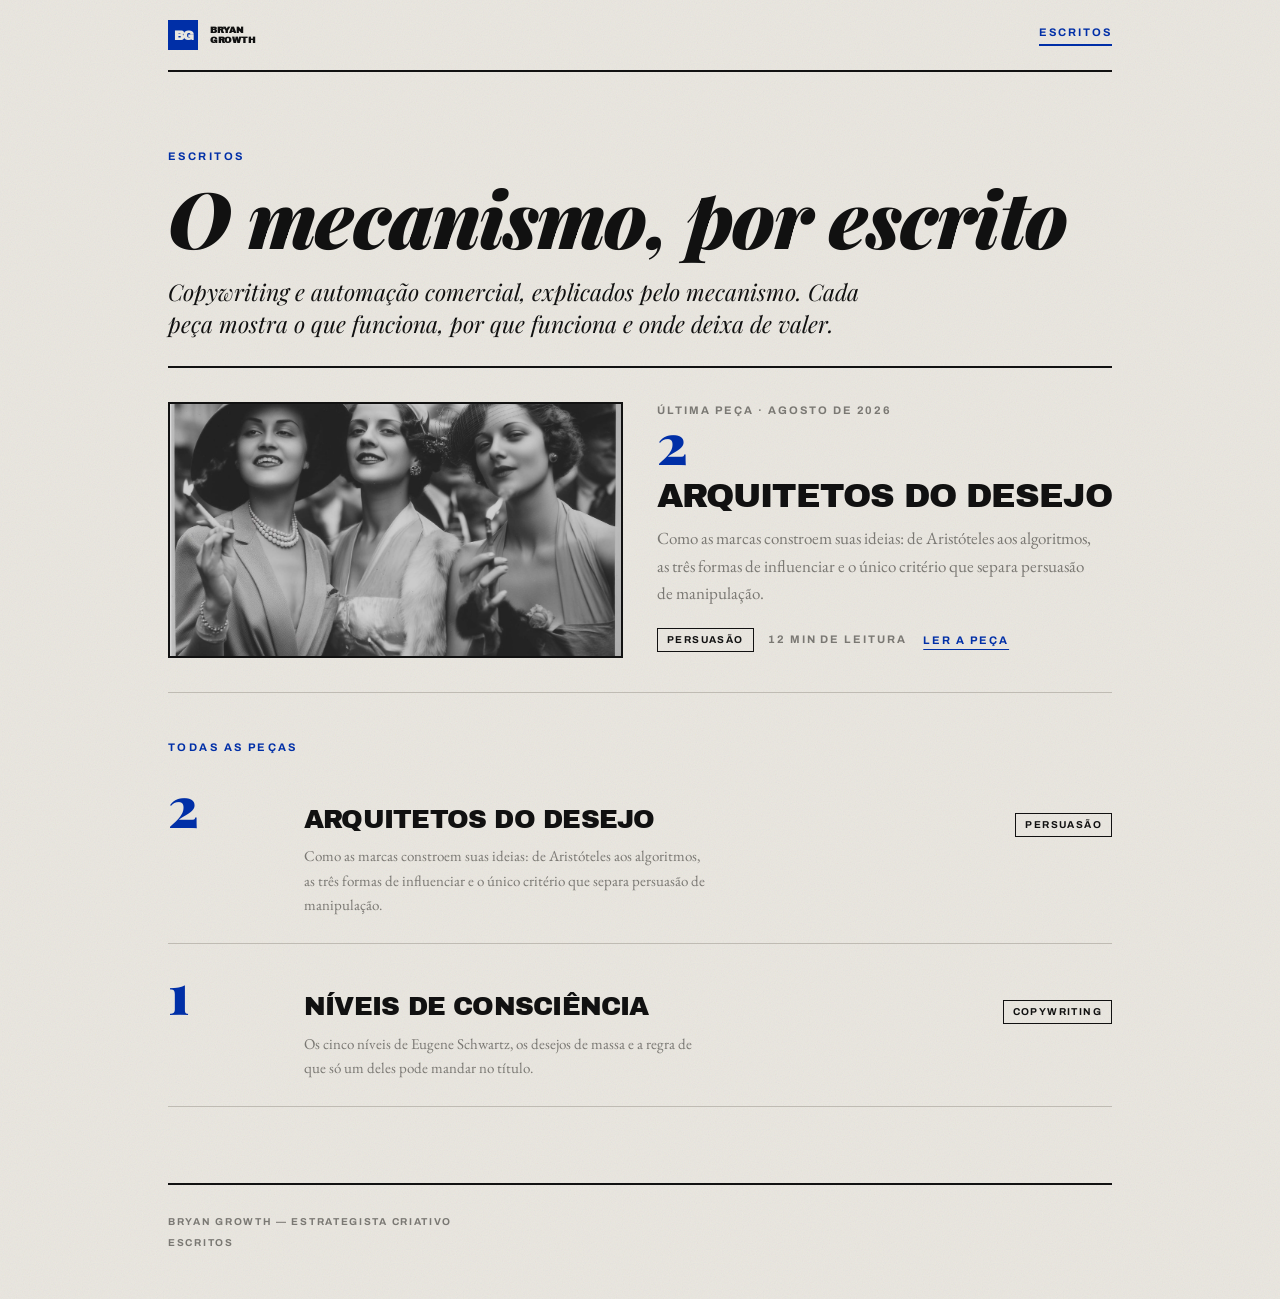
==== commit 9d0dfe06: "Peça 2 em português: Arquitetos do desejo Tradução completa do ensaio para pt-BR (título, metas, cor" ====
--- a/index.html
+++ b/index.html
@@ -40,19 +40,19 @@
       <hr class="filete filete--tinta">
 
       <!-- Última peça -->
-      <article class="destaque" lang="es">
-        <a href="escritos/arquitectos-del-deseo/" aria-label="Leer la pieza n.º 2 — Arquitectos del deseo">
-          <img class="destaque__foto" src="escritos/arquitectos-del-deseo/imagens/img-1.jpg" alt="" width="1200" height="675" fetchpriority="high">
+      <article class="destaque">
+        <a href="escritos/arquitetos-do-desejo/" aria-label="Ler a peça n.º 2 — Arquitetos do desejo">
+          <img class="destaque__foto" src="escritos/arquitetos-do-desejo/imagens/img-1.jpg" alt="" width="1200" height="675" fetchpriority="high">
         </a>
         <div>
-          <div class="versalita versalita--gris" lang="pt-BR">Última peça · agosto de 2026</div>
+          <div class="versalita versalita--gris">Última peça · agosto de 2026</div>
           <div class="destaque__n" aria-hidden="true">2</div>
-          <h2 class="destaque__titulo"><a href="escritos/arquitectos-del-deseo/">Arquitectos del deseo</a></h2>
-          <p class="destaque__pie">Cómo las marcas construyen tus ideas: de Aristóteles a los algoritmos, las tres formas de influir y el único criterio que separa persuasión de manipulación.</p>
+          <h2 class="destaque__titulo"><a href="escritos/arquitetos-do-desejo/">Arquitetos do desejo</a></h2>
+          <p class="destaque__pie">Como as marcas constroem suas ideias: de Aristóteles aos algoritmos, as três formas de influenciar e o único critério que separa persuasão de manipulação.</p>
           <div class="destaque__meta">
-            <span class="etiqueta">Persuasión</span>
-            <span class="versalita versalita--gris">12 min de lectura</span>
-            <a class="boton boton--fantasma" href="escritos/arquitectos-del-deseo/">Leer la pieza</a>
+            <span class="etiqueta">Persuasão</span>
+            <span class="versalita versalita--gris">12 min de leitura</span>
+            <a class="boton boton--fantasma" href="escritos/arquitetos-do-desejo/">Ler a peça</a>
           </div>
         </div>
       </article>
@@ -60,14 +60,14 @@
       <!-- Todas as peças — la más nueva arriba -->
       <div class="versalita versalita--klein versalita--ancha lista-escritos__sub">Todas as peças</div>
       <ul class="lista-escritos">
-        <li lang="es">
-          <a class="lista-escritos__item" href="escritos/arquitectos-del-deseo/">
+        <li>
+          <a class="lista-escritos__item" href="escritos/arquitetos-do-desejo/">
             <span class="lista-escritos__n" aria-hidden="true">2</span>
             <span>
-              <span class="lista-escritos__titulo">Arquitectos del deseo</span>
-              <span class="lista-escritos__pie">Cómo las marcas construyen tus ideas: de Aristóteles a los algoritmos, las tres formas de influir y el único criterio que separa persuasión de manipulación.</span>
+              <span class="lista-escritos__titulo">Arquitetos do desejo</span>
+              <span class="lista-escritos__pie">Como as marcas constroem suas ideias: de Aristóteles aos algoritmos, as três formas de influenciar e o único critério que separa persuasão de manipulação.</span>
             </span>
-            <span class="etiqueta lista-escritos__cat">Persuasión</span>
+            <span class="etiqueta lista-escritos__cat">Persuasão</span>
           </a>
         </li>
         <li>
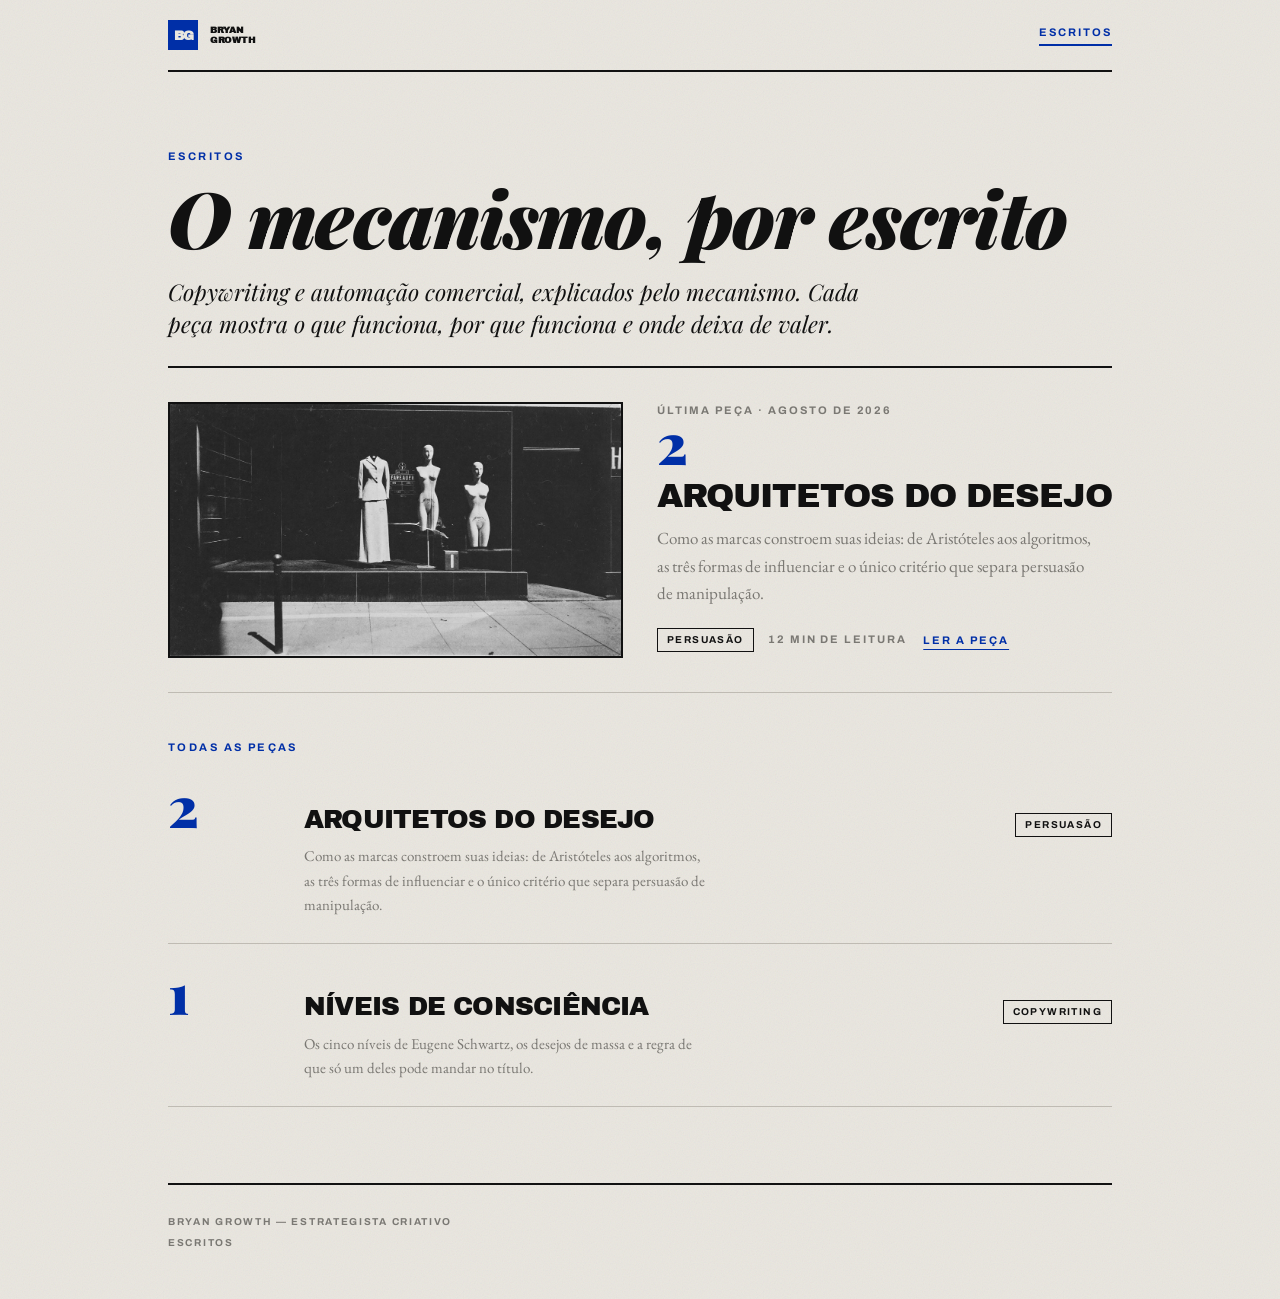
==== commit 60308f9c: "Peça 2: imagens sob medida (Higgsfield Soul 2.0) Cinco fotografias geradas com estética de arquivo P" ====
--- a/index.html
+++ b/index.html
@@ -42,7 +42,7 @@
       <!-- Última peça -->
       <article class="destaque">
         <a href="escritos/arquitetos-do-desejo/" aria-label="Ler a peça n.º 2 — Arquitetos do desejo">
-          <img class="destaque__foto" src="escritos/arquitetos-do-desejo/imagens/img-1.jpg" alt="" width="1200" height="675" fetchpriority="high">
+          <img class="destaque__foto" src="escritos/arquitetos-do-desejo/imagens/img-1.jpg" alt="" width="1200" height="661" fetchpriority="high">
         </a>
         <div>
           <div class="versalita versalita--gris">Última peça · agosto de 2026</div>
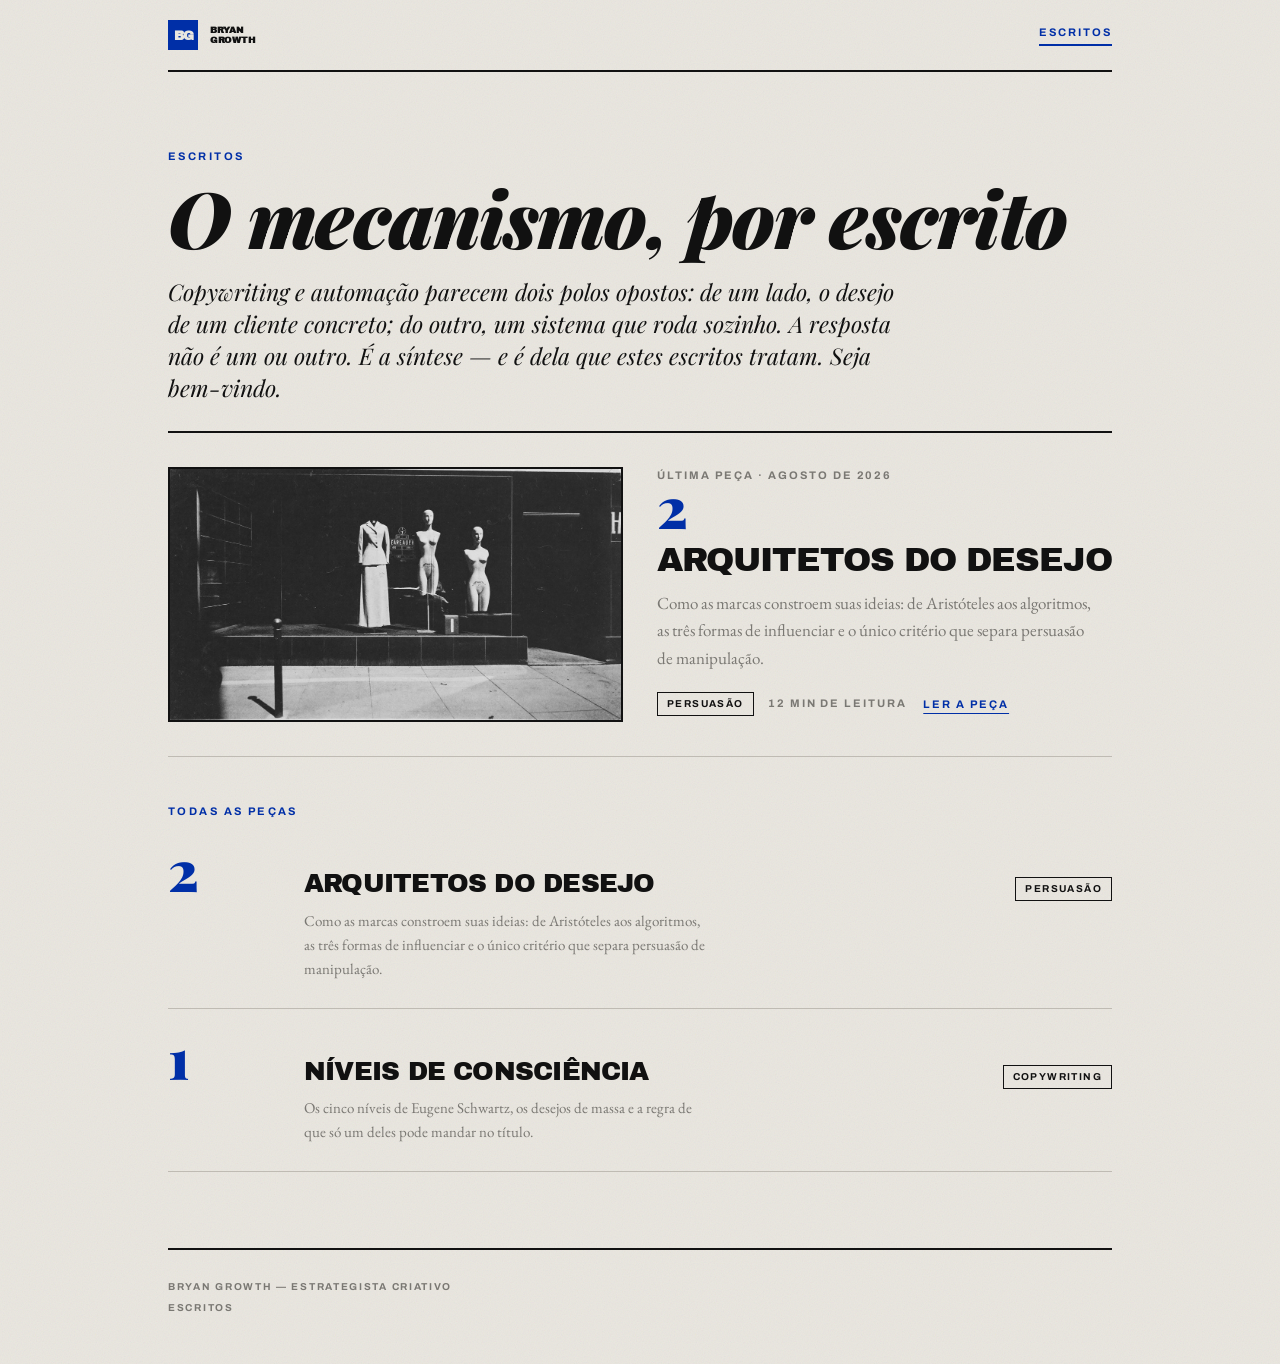
==== commit cef4cbcf: "Portada: nova entradilla (copywriting e automação, a síntese) Co-Authored-By: Claude Fable 5 <norepl" ====
--- a/index.html
+++ b/index.html
@@ -4,7 +4,7 @@
 <meta charset="utf-8">
 <meta name="viewport" content="width=device-width, initial-scale=1">
 <title>Escritos — Bryan Growth</title>
-<meta name="description" content="Copywriting, persuasão e automação comercial, explicados pelo mecanismo. Cada peça mostra o que funciona, por que funciona e onde deixa de valer.">
+<meta name="description" content="Copywriting e automação parecem polos opostos: o desejo de um cliente concreto e um sistema que roda sozinho. A resposta é a síntese — e é dela que estes escritos tratam.">
 <meta name="theme-color" content="#E9E6DF">
 <link rel="icon" type="image/svg+xml" href="assets/logo/logo-bg-positivo.svg">
 <link rel="preconnect" href="https://fonts.googleapis.com">
@@ -36,7 +36,7 @@
     <section class="escritos" id="escritos">
       <div class="versalita versalita--klein versalita--ancha">Escritos</div>
       <h1 class="escritos__titulo">O mecanismo, por escrito</h1>
-      <p class="entradilla">Copywriting e automação comercial, explicados pelo mecanismo. Cada peça mostra o que funciona, por que funciona e onde deixa de valer.</p>
+      <p class="entradilla">Copywriting e automação parecem dois polos opostos: de um lado, o desejo de um cliente concreto; do outro, um sistema que roda sozinho. A resposta não é um ou outro. É a síntese — e é dela que estes escritos tratam. Seja bem-vindo.</p>
       <hr class="filete filete--tinta">
 
       <!-- Última peça -->
--- a/assets/css/bryan-growth.css
+++ b/assets/css/bryan-growth.css
@@ -463,3 +463,9 @@
   .encabezado{gap:var(--e-4)}
   .encabezado__nav{gap:var(--e-5)}
 }
+
+/* Fotos de abertura lado a lado (peça 2) */
+.fotos-abertura{margin:0 0 28px}
+.fotos-abertura .foto{height:auto;aspect-ratio:3/4;object-fit:cover}
+@media (max-width:719px){.fotos-abertura{grid-template-columns:1fr 1fr}}
+.disciplinas .mosaico.fotos-abertura{grid-template-columns:1fr 1fr;margin:0 0 28px}
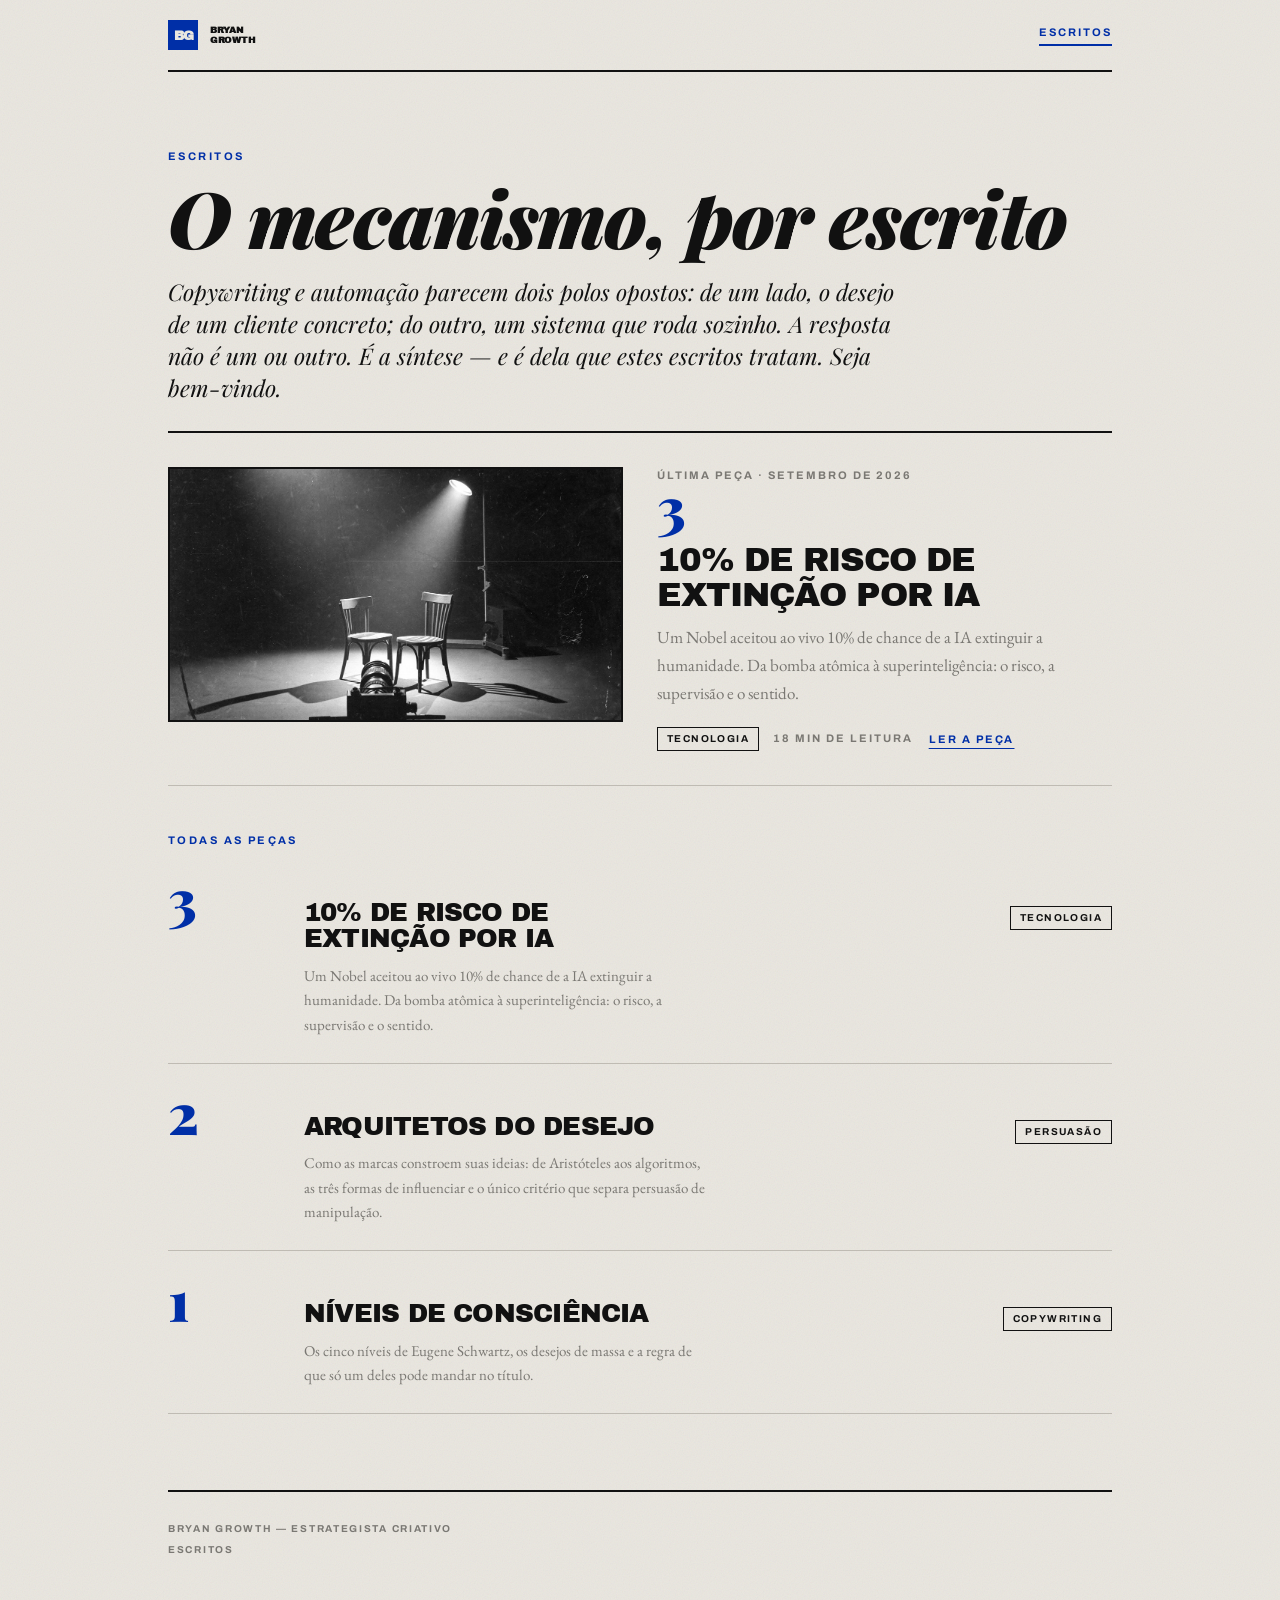
==== commit fa5d6830: "Peça n.º 3: 10% de risco de extinção por IA Ensaio sobre risco sistêmico (Manhattan x IA), supervisã" ====
--- a/index.html
+++ b/index.html
@@ -41,18 +41,18 @@
 
       <!-- Última peça -->
       <article class="destaque">
-        <a href="escritos/arquitetos-do-desejo/" aria-label="Ler a peça n.º 2 — Arquitetos do desejo">
-          <img class="destaque__foto" src="escritos/arquitetos-do-desejo/imagens/img-1.jpg" alt="" width="1200" height="661" fetchpriority="high">
+        <a href="escritos/risco-de-extincao/" aria-label="Ler a peça n.º 3 — 10% de risco de extinção por IA">
+          <img class="destaque__foto" src="escritos/risco-de-extincao/imagens/img-1.jpg" alt="" width="1200" height="675" fetchpriority="high">
         </a>
         <div>
-          <div class="versalita versalita--gris">Última peça · agosto de 2026</div>
-          <div class="destaque__n" aria-hidden="true">2</div>
-          <h2 class="destaque__titulo"><a href="escritos/arquitetos-do-desejo/">Arquitetos do desejo</a></h2>
-          <p class="destaque__pie">Como as marcas constroem suas ideias: de Aristóteles aos algoritmos, as três formas de influenciar e o único critério que separa persuasão de manipulação.</p>
+          <div class="versalita versalita--gris">Última peça · setembro de 2026</div>
+          <div class="destaque__n" aria-hidden="true">3</div>
+          <h2 class="destaque__titulo"><a href="escritos/risco-de-extincao/">10% de risco de extinção por IA</a></h2>
+          <p class="destaque__pie">Um Nobel aceitou ao vivo 10% de chance de a IA extinguir a humanidade. Da bomba atômica à superinteligência: o risco, a supervisão e o sentido.</p>
           <div class="destaque__meta">
-            <span class="etiqueta">Persuasão</span>
-            <span class="versalita versalita--gris">12 min de leitura</span>
-            <a class="boton boton--fantasma" href="escritos/arquitetos-do-desejo/">Ler a peça</a>
+            <span class="etiqueta">Tecnologia</span>
+            <span class="versalita versalita--gris">18 min de leitura</span>
+            <a class="boton boton--fantasma" href="escritos/risco-de-extincao/">Ler a peça</a>
           </div>
         </div>
       </article>
@@ -60,6 +60,16 @@
       <!-- Todas as peças — la más nueva arriba -->
       <div class="versalita versalita--klein versalita--ancha lista-escritos__sub">Todas as peças</div>
       <ul class="lista-escritos">
+        <li>
+          <a class="lista-escritos__item" href="escritos/risco-de-extincao/">
+            <span class="lista-escritos__n" aria-hidden="true">3</span>
+            <span>
+              <span class="lista-escritos__titulo">10% de risco de extinção por IA</span>
+              <span class="lista-escritos__pie">Um Nobel aceitou ao vivo 10% de chance de a IA extinguir a humanidade. Da bomba atômica à superinteligência: o risco, a supervisão e o sentido.</span>
+            </span>
+            <span class="etiqueta lista-escritos__cat">Tecnologia</span>
+          </a>
+        </li>
         <li>
           <a class="lista-escritos__item" href="escritos/arquitetos-do-desejo/">
             <span class="lista-escritos__n" aria-hidden="true">2</span>
--- a/assets/css/bryan-growth.css
+++ b/assets/css/bryan-growth.css
@@ -348,6 +348,26 @@
 .nivel__texto--tinta{color:var(--tinta)}
 .cierre{margin-top:28px}
 
+/* ---------- Estrutura de copy (peça 3) ---------- */
+/* Sobrancelha: versalita acima do número/título */
+.sobrancelha{font-family:var(--grotesca);font-weight:700;font-size:var(--t-versalita);text-transform:uppercase;letter-spacing:var(--track-versalita-ancha);color:var(--gris);margin:0 0 var(--e-4)}
+/* Balde: frase-ponte curta, sozinha, que puxa a leitura */
+.balde{font-family:var(--lectura);font-weight:600;font-size:20px;line-height:1.45;color:var(--tinta);margin:var(--e-7) 0;max-width:40ch}
+/* Subtítulo interno de uma parte */
+.subsec{font-family:var(--grotesca-negra);font-weight:400;font-size:18px;line-height:1.1;letter-spacing:var(--track-grotesca);text-transform:uppercase;margin:var(--e-9) 0 var(--e-3);padding-top:var(--e-4);border-top:1px solid var(--gris-claro);max-width:none}
+/* Foto larga 16:9 dentro do corpo */
+.foto--larga{aspect-ratio:16/9;height:auto;margin:var(--e-8) 0}
+/* Diálogo de abertura */
+.dialogo{font-family:var(--didona);font-style:italic;font-weight:900;font-size:clamp(28px,6vw,44px);line-height:1.05;letter-spacing:-.02em;margin:var(--e-6) 0;max-width:none}
+.dialogo span{display:block}
+.dialogo span + span{margin-top:var(--e-2)}
+/* Referências compactas */
+.referencias{counter-reset:ref}
+.refs{list-style:none;margin:0;padding:0;border-top:1px solid var(--gris-claro)}
+.refs li{counter-increment:ref;display:grid;grid-template-columns:34px 1fr;gap:var(--e-3);padding:var(--e-3) 0;border-bottom:1px solid var(--gris-claro);font-family:var(--lectura);font-size:var(--t-menor);line-height:1.45;color:var(--gris)}
+.refs li::before{content:counter(ref);font-family:var(--didona);font-weight:900;font-size:17px;line-height:1.2;color:var(--tinta)}
+.refs__grupo{font-family:var(--grotesca);font-weight:700;font-size:var(--t-versalita);text-transform:uppercase;letter-spacing:var(--track-versalita);color:var(--gris);margin:var(--e-8) 0 var(--e-3)}
+
 /* ============================================================
    ≥720px — maquetación de página (computador / tablet)
    ============================================================ */
@@ -456,6 +476,8 @@
   .dos-col .cuerpo{orphans:3;widows:3}
   .velo__kicker{font-size:11px}
 
+  .balde{font-size:21px}
+  .subsec{font-size:20px}
   .colofon{display:flex;justify-content:space-between;align-items:baseline;font-size:11px;padding-top:8px}
 }
 
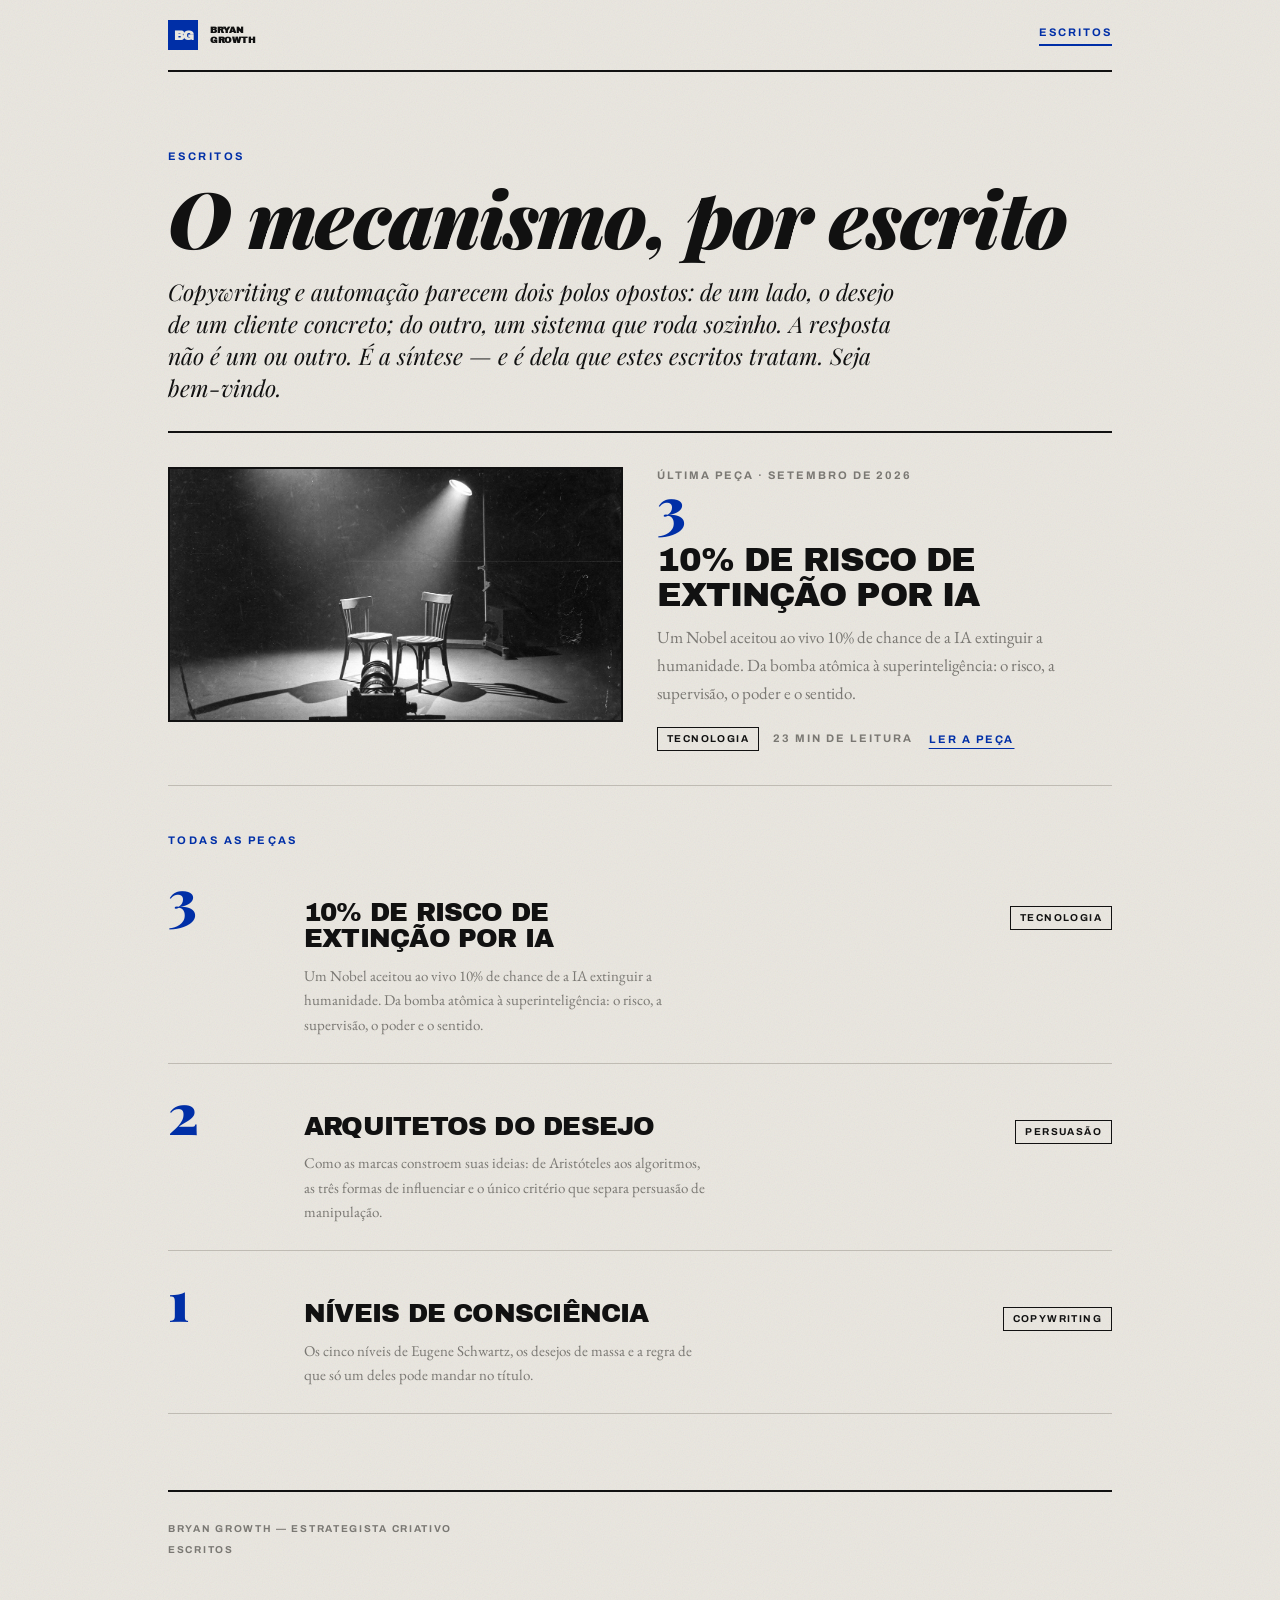
==== commit fb9f92ec: "Peça 3: nova Parte IV «Controle absoluto» (a captura) A IA como ferramenta de concentração de poder:" ====
--- a/index.html
+++ b/index.html
@@ -48,10 +48,10 @@
           <div class="versalita versalita--gris">Última peça · setembro de 2026</div>
           <div class="destaque__n" aria-hidden="true">3</div>
           <h2 class="destaque__titulo"><a href="escritos/risco-de-extincao/">10% de risco de extinção por IA</a></h2>
-          <p class="destaque__pie">Um Nobel aceitou ao vivo 10% de chance de a IA extinguir a humanidade. Da bomba atômica à superinteligência: o risco, a supervisão e o sentido.</p>
+          <p class="destaque__pie">Um Nobel aceitou ao vivo 10% de chance de a IA extinguir a humanidade. Da bomba atômica à superinteligência: o risco, a supervisão, o poder e o sentido.</p>
           <div class="destaque__meta">
             <span class="etiqueta">Tecnologia</span>
-            <span class="versalita versalita--gris">18 min de leitura</span>
+            <span class="versalita versalita--gris">23 min de leitura</span>
             <a class="boton boton--fantasma" href="escritos/risco-de-extincao/">Ler a peça</a>
           </div>
         </div>
@@ -65,7 +65,7 @@
             <span class="lista-escritos__n" aria-hidden="true">3</span>
             <span>
               <span class="lista-escritos__titulo">10% de risco de extinção por IA</span>
-              <span class="lista-escritos__pie">Um Nobel aceitou ao vivo 10% de chance de a IA extinguir a humanidade. Da bomba atômica à superinteligência: o risco, a supervisão e o sentido.</span>
+              <span class="lista-escritos__pie">Um Nobel aceitou ao vivo 10% de chance de a IA extinguir a humanidade. Da bomba atômica à superinteligência: o risco, a supervisão, o poder e o sentido.</span>
             </span>
             <span class="etiqueta lista-escritos__cat">Tecnologia</span>
           </a>
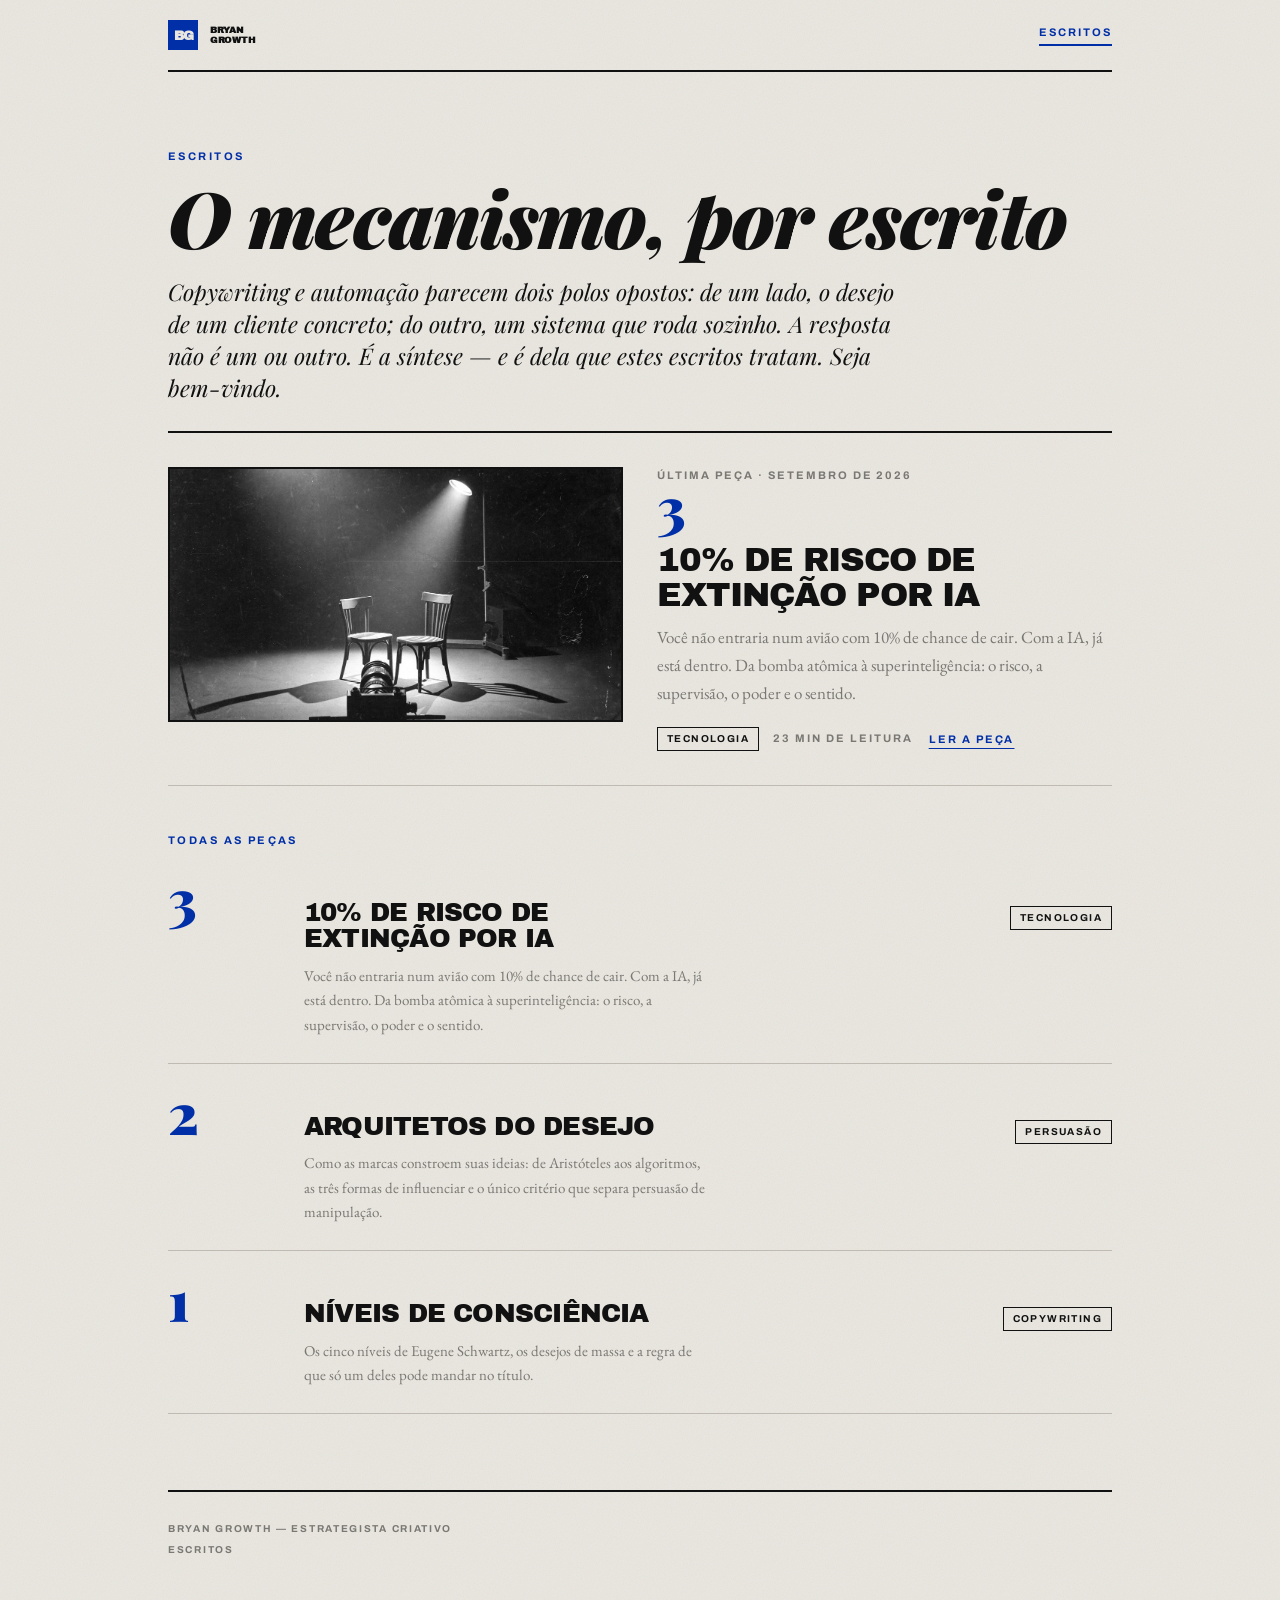
==== commit 268a98ad: "Peça 3: novo gancho (o avião) no lugar do Nobel Co-Authored-By: Claude Opus 5.5 <noreply@anthropic.c" ====
--- a/index.html
+++ b/index.html
@@ -48,7 +48,7 @@
           <div class="versalita versalita--gris">Última peça · setembro de 2026</div>
           <div class="destaque__n" aria-hidden="true">3</div>
           <h2 class="destaque__titulo"><a href="escritos/risco-de-extincao/">10% de risco de extinção por IA</a></h2>
-          <p class="destaque__pie">Um Nobel aceitou ao vivo 10% de chance de a IA extinguir a humanidade. Da bomba atômica à superinteligência: o risco, a supervisão, o poder e o sentido.</p>
+          <p class="destaque__pie">Você não entraria num avião com 10% de chance de cair. Com a IA, já está dentro. Da bomba atômica à superinteligência: o risco, a supervisão, o poder e o sentido.</p>
           <div class="destaque__meta">
             <span class="etiqueta">Tecnologia</span>
             <span class="versalita versalita--gris">23 min de leitura</span>
@@ -65,7 +65,7 @@
             <span class="lista-escritos__n" aria-hidden="true">3</span>
             <span>
               <span class="lista-escritos__titulo">10% de risco de extinção por IA</span>
-              <span class="lista-escritos__pie">Um Nobel aceitou ao vivo 10% de chance de a IA extinguir a humanidade. Da bomba atômica à superinteligência: o risco, a supervisão, o poder e o sentido.</span>
+              <span class="lista-escritos__pie">Você não entraria num avião com 10% de chance de cair. Com a IA, já está dentro. Da bomba atômica à superinteligência: o risco, a supervisão, o poder e o sentido.</span>
             </span>
             <span class="etiqueta lista-escritos__cat">Tecnologia</span>
           </a>
